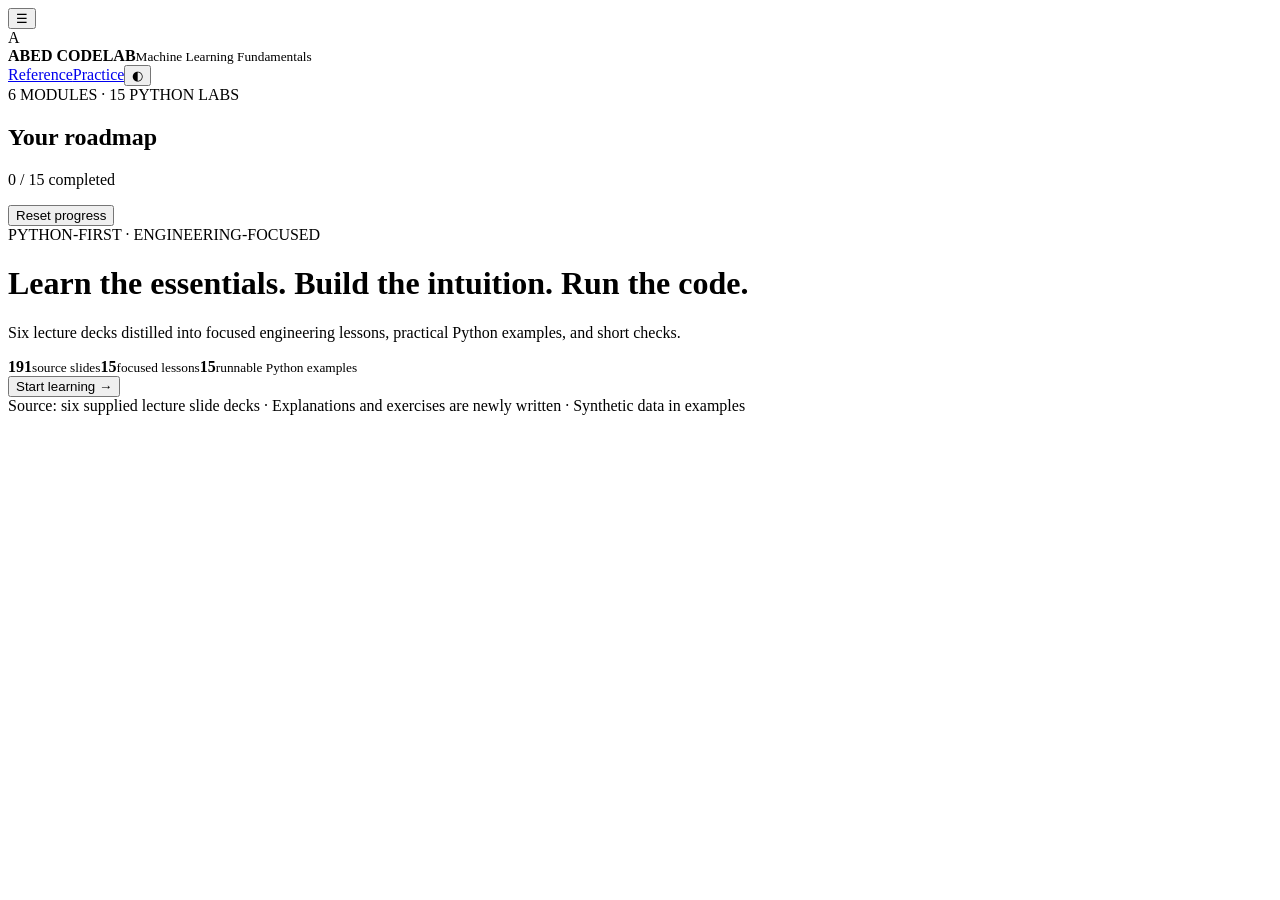
==== index.html @ 6739f3e1 "Initialize Python-first Machine Learning Fundamentals Codelab" ====
<!doctype html>
<html lang="en">
<head>
<meta charset="utf-8"><meta name="viewport" content="width=device-width,initial-scale=1">
<meta name="description" content="A practical, Python-first machine learning fundamentals Codelab based on six lecture decks.">
<title>Machine Learning Fundamentals · Abed Codelab</title>
<link rel="stylesheet" href="styles.css">
</head>
<body>
<header class="topbar">
  <button id="menu" class="icon-btn" aria-label="Toggle lesson navigation">☰</button>
  <div class="brand"><div class="brand-mark">A</div><div><b>ABED CODELAB</b><small>Machine Learning Fundamentals</small></div></div>
  <div class="top-actions"><a href="README.md" target="_blank">Reference</a><a href="PRACTICE.md" target="_blank">Practice</a><button id="theme" class="icon-btn" aria-label="Toggle theme">◐</button></div>
</header>
<div class="course-meter"><div id="meter"></div></div>
<div class="layout">
 <aside class="sidebar" id="sidebar">
  <div class="sidebar-top"><div class="eyebrow">6 MODULES · 15 PYTHON LABS</div><h2>Your roadmap</h2><p id="counter">0 / 15 completed</p></div>
  <nav id="lesson-nav" aria-label="Course lessons"></nav>
  <div class="sidebar-bottom"><button id="resetProgress" class="subtle">Reset progress</button></div>
 </aside>
 <main class="main">
  <div class="hero" id="hero"><div class="eyebrow">PYTHON-FIRST · ENGINEERING-FOCUSED</div><h1>Learn the essentials. Build the intuition. Run the code.</h1><p>Six lecture decks distilled into focused engineering lessons, practical Python examples, and short checks.</p><div class="hero-grid"><span><b>191</b><small>source slides</small></span><span><b>15</b><small>focused lessons</small></span><span><b>15</b><small>runnable Python examples</small></span></div><button id="start" class="primary">Start learning →</button></div>
  <article class="lesson" id="lesson" hidden>
   <div class="lesson-top"><span class="pill" id="step-id"></span><span id="source" class="source"></span><span id="duration" class="duration"></span></div>
   <h1 id="title"></h1><p class="lead" id="summary"></p>
   <section><div class="section-title"><span class="section-num">01</span><h2>Core concepts</h2></div><ul class="points" id="ideas"></ul><div class="engineer"><strong>Engineering takeaway</strong><p id="engineering"></p></div></section>
   <section><div class="section-title"><span class="section-num">02</span><h2>Python, explained</h2></div><ol id="walkthrough" class="walkthrough"></ol>
    <div class="code-head"><div><strong>Runnable example</strong><small>Editable · Python 3</small></div><div><button class="subtle" id="copy">Copy</button><button class="subtle" id="reset">Reset</button></div></div>
    <textarea id="code" spellcheck="false" aria-label="Python practice editor"></textarea>
    <div class="runbar"><button id="run" class="primary">▶ Run Python</button><span id="runtime-status" role="status">Runtime loads on first run · internet required</span></div>
    <div class="terminal-head">OUTPUT</div><pre id="output" class="terminal" aria-live="polite">Run the example to see output here.</pre>
    <details class="expected"><summary>Expected output</summary><pre id="expected"></pre></details>
   </section>
   <section><div class="section-title"><span class="section-num">03</span><h2>Try it</h2></div><p id="challenge"></p><details><summary>Hint</summary><p id="hint"></p></details><details><summary>One possible solution</summary><pre><code id="solution"></code></pre></details></section>
   <section><div class="section-title"><span class="section-num">04</span><h2>Knowledge check</h2></div><p id="question" class="question"></p><div id="choices" class="choices"></div><p id="feedback" class="feedback" aria-live="polite"></p></section>
   <div class="footer"><button id="prev" class="subtle">← Previous</button><button id="done" class="outline">Mark complete ✓</button><button id="next" class="primary">Next →</button></div>
  </article>
  <div class="last-note">Source: six supplied lecture slide decks · Explanations and exercises are newly written · Synthetic data in examples</div>
 </main>
</div>
<script src="lessons.js"></script><script src="app.js"></script>
</body></html>
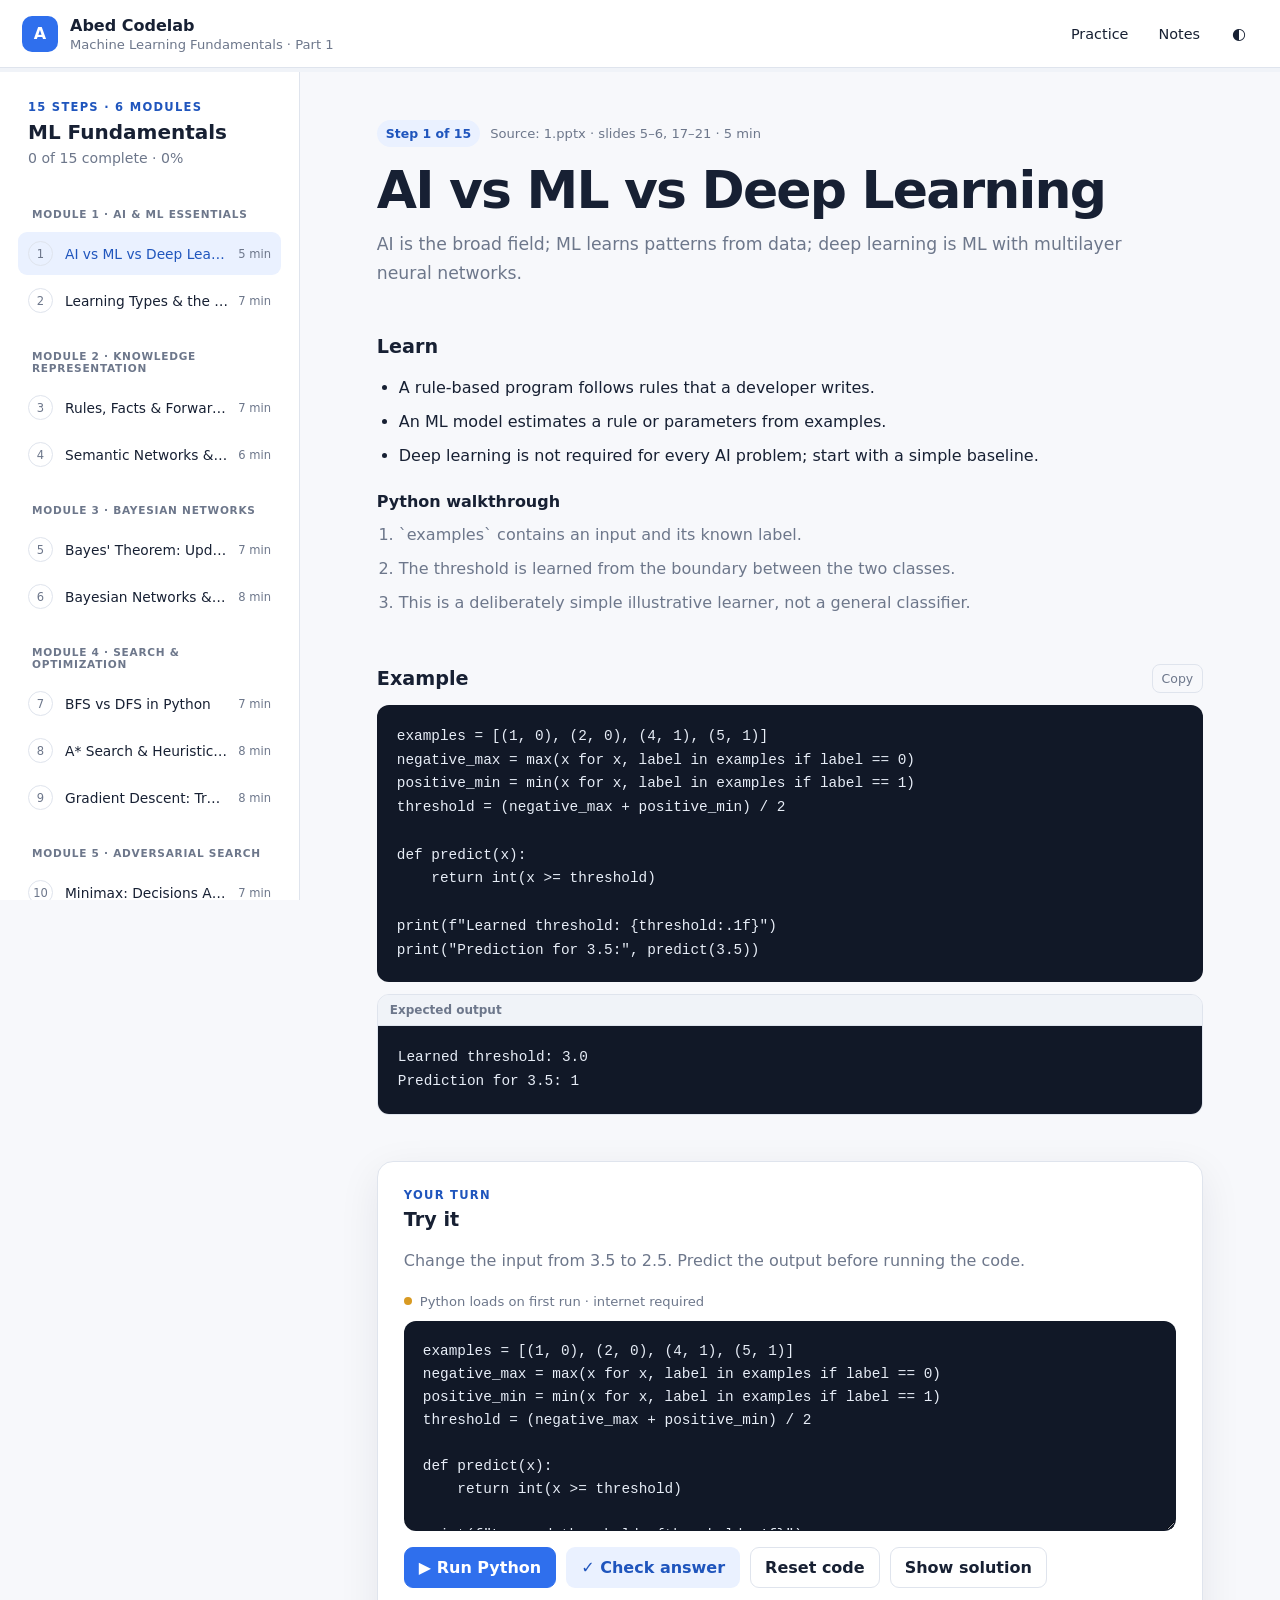
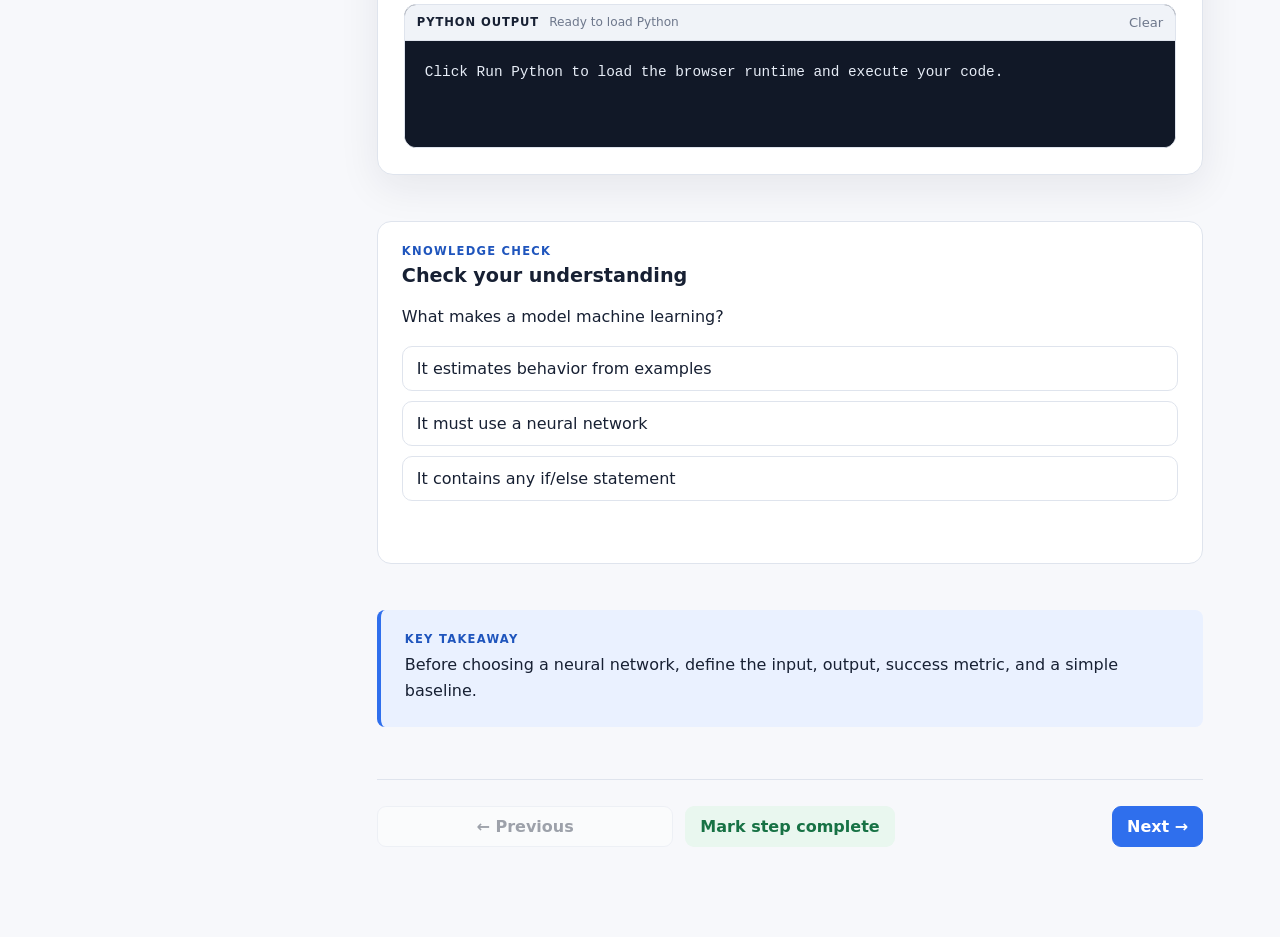
==== commit 7dfdcba0: "Align ML fundamentals Codelab with Python tutorial UI and interactive checks" ====
--- a/index.html
+++ b/index.html
@@ -1,43 +1,142 @@
 <!doctype html>
 <html lang="en">
 <head>
-<meta charset="utf-8"><meta name="viewport" content="width=device-width,initial-scale=1">
-<meta name="description" content="A practical, Python-first machine learning fundamentals Codelab based on six lecture decks.">
-<title>Machine Learning Fundamentals · Abed Codelab</title>
-<link rel="stylesheet" href="styles.css">
+  <meta charset="utf-8">
+  <meta name="viewport" content="width=device-width, initial-scale=1">
+  <meta name="description" content="Abed Codelab: focused AI engineering lessons with runnable Python and practical checks.">
+  <title>Abed Codelab — Machine Learning Fundamentals · Part 1</title>
+  <link rel="stylesheet" href="./styles.css?v=mlf20261101-v2">
 </head>
 <body>
-<header class="topbar">
-  <button id="menu" class="icon-btn" aria-label="Toggle lesson navigation">☰</button>
-  <div class="brand"><div class="brand-mark">A</div><div><b>ABED CODELAB</b><small>Machine Learning Fundamentals</small></div></div>
-  <div class="top-actions"><a href="README.md" target="_blank">Reference</a><a href="PRACTICE.md" target="_blank">Practice</a><button id="theme" class="icon-btn" aria-label="Toggle theme">◐</button></div>
-</header>
-<div class="course-meter"><div id="meter"></div></div>
-<div class="layout">
- <aside class="sidebar" id="sidebar">
-  <div class="sidebar-top"><div class="eyebrow">6 MODULES · 15 PYTHON LABS</div><h2>Your roadmap</h2><p id="counter">0 / 15 completed</p></div>
-  <nav id="lesson-nav" aria-label="Course lessons"></nav>
-  <div class="sidebar-bottom"><button id="resetProgress" class="subtle">Reset progress</button></div>
- </aside>
- <main class="main">
-  <div class="hero" id="hero"><div class="eyebrow">PYTHON-FIRST · ENGINEERING-FOCUSED</div><h1>Learn the essentials. Build the intuition. Run the code.</h1><p>Six lecture decks distilled into focused engineering lessons, practical Python examples, and short checks.</p><div class="hero-grid"><span><b>191</b><small>source slides</small></span><span><b>15</b><small>focused lessons</small></span><span><b>15</b><small>runnable Python examples</small></span></div><button id="start" class="primary">Start learning →</button></div>
-  <article class="lesson" id="lesson" hidden>
-   <div class="lesson-top"><span class="pill" id="step-id"></span><span id="source" class="source"></span><span id="duration" class="duration"></span></div>
-   <h1 id="title"></h1><p class="lead" id="summary"></p>
-   <section><div class="section-title"><span class="section-num">01</span><h2>Core concepts</h2></div><ul class="points" id="ideas"></ul><div class="engineer"><strong>Engineering takeaway</strong><p id="engineering"></p></div></section>
-   <section><div class="section-title"><span class="section-num">02</span><h2>Python, explained</h2></div><ol id="walkthrough" class="walkthrough"></ol>
-    <div class="code-head"><div><strong>Runnable example</strong><small>Editable · Python 3</small></div><div><button class="subtle" id="copy">Copy</button><button class="subtle" id="reset">Reset</button></div></div>
-    <textarea id="code" spellcheck="false" aria-label="Python practice editor"></textarea>
-    <div class="runbar"><button id="run" class="primary">▶ Run Python</button><span id="runtime-status" role="status">Runtime loads on first run · internet required</span></div>
-    <div class="terminal-head">OUTPUT</div><pre id="output" class="terminal" aria-live="polite">Run the example to see output here.</pre>
-    <details class="expected"><summary>Expected output</summary><pre id="expected"></pre></details>
-   </section>
-   <section><div class="section-title"><span class="section-num">03</span><h2>Try it</h2></div><p id="challenge"></p><details><summary>Hint</summary><p id="hint"></p></details><details><summary>One possible solution</summary><pre><code id="solution"></code></pre></details></section>
-   <section><div class="section-title"><span class="section-num">04</span><h2>Knowledge check</h2></div><p id="question" class="question"></p><div id="choices" class="choices"></div><p id="feedback" class="feedback" aria-live="polite"></p></section>
-   <div class="footer"><button id="prev" class="subtle">← Previous</button><button id="done" class="outline">Mark complete ✓</button><button id="next" class="primary">Next →</button></div>
-  </article>
-  <div class="last-note">Source: six supplied lecture slide decks · Explanations and exercises are newly written · Synthetic data in examples</div>
- </main>
-</div>
-<script src="lessons.js"></script><script src="app.js"></script>
-</body></html>+  <header class="topbar">
+    <button class="menu-button" id="menuButton" aria-label="Open navigation">☰</button>
+    <div class="brand">
+      <div class="brand-mark">A</div>
+      <div>
+        <strong>Abed Codelab</strong>
+        <span>Machine Learning Fundamentals · Part 1</span>
+      </div>
+    </div>
+    <div class="topbar-actions">
+      <a href="./PRACTICE.md" class="ghost-link">Practice</a>
+      <a href="./LESSONS.md" class="ghost-link">Notes</a>
+      <button id="themeButton" class="icon-button" aria-label="Toggle theme">◐</button>
+    </div>
+  </header>
+
+  <div class="progress-shell" aria-label="Course progress">
+    <div id="progressBar" class="progress-bar"></div>
+  </div>
+
+  <div class="layout">
+    <aside class="sidebar" id="sidebar">
+      <div class="sidebar-head">
+        <p class="eyebrow">15 STEPS · 6 MODULES</p>
+        <h2>ML Fundamentals</h2>
+        <p id="progressText">0 of 15 complete</p>
+      </div>
+      <nav id="stepNav" class="step-nav" aria-label="Codelab steps"></nav>
+      <div class="sidebar-footer">
+        <button id="resetProgress" class="text-button">Reset progress</button>
+      </div>
+    </aside>
+
+    <main class="main">
+      <article class="lesson-card">
+        <div class="lesson-meta">
+          <span id="stepNumber" class="step-pill"></span>
+          <a id="videoTime" class="time-link" target="_blank" rel="noreferrer"></a>
+        </div>
+
+        <h1 id="lessonTitle"></h1>
+        <p id="lessonIntro" class="lead"></p>
+
+        <section>
+          <h2>Learn</h2>
+          <ul id="learnBullets" class="learn-list"></ul>
+          <h3 class="walkthrough-heading">Python walkthrough</h3>
+          <ol id="walkthroughBullets" class="learn-list walkthrough-list"></ol>
+        </section>
+
+        <section>
+          <div class="section-head">
+            <h2>Example</h2>
+            <button class="copy-button" data-copy="exampleCode">Copy</button>
+          </div>
+          <pre><code id="exampleCode"></code></pre>
+          <div class="output-block">
+            <span>Expected output</span>
+            <pre><code id="expectedOutput"></code></pre>
+          </div>
+        </section>
+
+        <section class="try-section">
+          <div class="section-head">
+            <div>
+              <p class="eyebrow">YOUR TURN</p>
+              <h2>Try it</h2>
+            </div>
+          </div>
+          <p id="challengeText"></p>
+          <div class="runtime-status" id="runtimeStatus" role="status" aria-live="polite">
+            <span class="runtime-dot loading" id="runtimeDot"></span>
+            <span id="runtimeText">Loading Python runtime…</span>
+          </div>
+
+          <textarea id="starterCode" spellcheck="false" aria-label="Practice Python code"></textarea>
+
+          <div class="try-actions">
+            <button id="runPython" class="primary-button" disabled>▶ Run Python</button>
+            <button id="checkAnswer" class="check-button" disabled>✓ Check answer</button>
+            <button id="resetCode" class="secondary-button">Reset code</button>
+            <button id="solutionButton" class="secondary-button">Show solution</button>
+          </div>
+
+          <div class="run-panel" id="runPanel" aria-live="polite">
+            <div class="run-panel-head">
+              <div>
+                <span class="terminal-label">PYTHON OUTPUT</span>
+                <span class="execution-state" id="executionState">Ready when Python loads</span>
+              </div>
+              <button id="clearOutput" class="text-button">Clear</button>
+            </div>
+            <pre class="terminal"><code id="runOutput">Python runtime is loading…</code></pre>
+            <div id="checkFeedback" class="check-feedback" hidden></div>
+          </div>
+
+          <div id="solutionPanel" class="solution-panel" hidden>
+            <div class="section-head">
+              <strong>One possible solution</strong>
+              <button class="copy-button" data-copy="solutionCode">Copy</button>
+            </div>
+            <pre><code id="solutionCode"></code></pre>
+          </div>
+        </section>
+
+        <section class="knowledge-check" id="quizSection">
+          <p class="eyebrow">KNOWLEDGE CHECK</p>
+          <h2>Check your understanding</h2>
+          <p id="quizQuestion"></p>
+          <div id="quizChoices" class="quiz-choices"></div>
+          <p id="quizFeedback" class="quiz-feedback" aria-live="polite"></p>
+        </section>
+
+        <section class="takeaway">
+          <p class="eyebrow">KEY TAKEAWAY</p>
+          <p id="takeawayText"></p>
+        </section>
+
+        <div class="lesson-footer">
+          <button id="prevButton" class="secondary-button">← Previous</button>
+          <button id="completeButton" class="complete-button">Mark step complete</button>
+          <button id="nextButton" class="primary-button">Next →</button>
+        </div>
+      </article>
+    </main>
+  </div>
+
+  <script src="./lessons.js?v=mlf20261101-v2"></script>
+  <script src="./steps.js?v=mlf20261101-v2"></script>
+  <script src="./app.js?v=mlf20261101-v2"></script>
+</body>
+</html>
--- a/styles.css
+++ b/styles.css
@@ -0,0 +1,694 @@
+:root {
+  --bg: #f7f8fb;
+  --surface: #ffffff;
+  --surface-2: #f0f3f8;
+  --text: #172033;
+  --muted: #6d778b;
+  --border: #dfe4ed;
+  --accent: #2f6fed;
+  --accent-strong: #1f55bd;
+  --accent-soft: #eaf1ff;
+  --success: #177245;
+  --success-soft: #e9f7ef;
+  --code-bg: #111827;
+  --code-text: #e7edf7;
+  --shadow: 0 12px 40px rgba(20, 31, 51, 0.08);
+}
+
+[data-theme="dark"] {
+  --bg: #0d1117;
+  --surface: #151b23;
+  --surface-2: #1c2430;
+  --text: #edf2f8;
+  --muted: #9da8b8;
+  --border: #2c3644;
+  --accent: #79a6ff;
+  --accent-strong: #9dbbff;
+  --accent-soft: #182a4c;
+  --success: #63cf93;
+  --success-soft: #153624;
+  --code-bg: #090d12;
+  --code-text: #e8eef8;
+  --shadow: none;
+}
+
+* { box-sizing: border-box; }
+
+html { scroll-behavior: smooth; }
+
+body {
+  margin: 0;
+  font-family: Inter, ui-sans-serif, system-ui, -apple-system, BlinkMacSystemFont, "Segoe UI", sans-serif;
+  color: var(--text);
+  background: var(--bg);
+}
+
+button, textarea { font: inherit; }
+
+button, a { -webkit-tap-highlight-color: transparent; }
+
+.topbar {
+  position: sticky;
+  top: 0;
+  z-index: 20;
+  height: 68px;
+  display: flex;
+  align-items: center;
+  gap: 18px;
+  padding: 0 22px;
+  background: color-mix(in srgb, var(--surface) 94%, transparent);
+  border-bottom: 1px solid var(--border);
+  backdrop-filter: blur(12px);
+}
+
+.brand {
+  display: flex;
+  align-items: center;
+  gap: 12px;
+  min-width: 0;
+}
+
+.brand-mark {
+  width: 36px;
+  height: 36px;
+  display: grid;
+  place-items: center;
+  border-radius: 10px;
+  font-weight: 800;
+  color: white;
+  background: var(--accent);
+}
+
+.brand strong, .brand span {
+  display: block;
+}
+
+.brand span {
+  margin-top: 2px;
+  color: var(--muted);
+  font-size: 0.82rem;
+}
+
+.topbar-actions {
+  margin-left: auto;
+  display: flex;
+  align-items: center;
+  gap: 10px;
+}
+
+.ghost-link, .icon-button, .menu-button {
+  color: var(--text);
+  background: transparent;
+  border: 0;
+  text-decoration: none;
+  cursor: pointer;
+}
+
+.ghost-link {
+  padding: 8px 10px;
+  border-radius: 8px;
+  font-size: 0.9rem;
+}
+
+.ghost-link:hover { background: var(--surface-2); }
+
+.icon-button, .menu-button {
+  width: 38px;
+  height: 38px;
+  border-radius: 9px;
+}
+
+.icon-button:hover, .menu-button:hover { background: var(--surface-2); }
+
+.menu-button { display: none; font-size: 1.1rem; }
+
+.progress-shell {
+  position: sticky;
+  top: 68px;
+  z-index: 19;
+  height: 4px;
+  background: var(--surface-2);
+}
+
+.progress-bar {
+  width: 0;
+  height: 100%;
+  background: var(--accent);
+  transition: width 200ms ease;
+}
+
+.layout {
+  display: grid;
+  grid-template-columns: 300px minmax(0, 1fr);
+  min-height: calc(100vh - 72px);
+}
+
+.sidebar {
+  position: sticky;
+  top: 72px;
+  align-self: start;
+  height: calc(100vh - 72px);
+  overflow-y: auto;
+  padding: 28px 18px 24px;
+  background: var(--surface);
+  border-right: 1px solid var(--border);
+}
+
+.sidebar-head {
+  padding: 0 10px 18px;
+}
+
+.sidebar-head h2 {
+  margin: 4px 0 6px;
+  font-size: 1.25rem;
+}
+
+.sidebar-head p:last-child {
+  margin: 0;
+  color: var(--muted);
+  font-size: 0.88rem;
+}
+
+.eyebrow {
+  margin: 0 0 6px;
+  color: var(--accent-strong);
+  font-size: 0.72rem;
+  font-weight: 800;
+  letter-spacing: 0.11em;
+}
+
+.step-nav {
+  display: grid;
+  gap: 4px;
+}
+
+.step-link {
+  width: 100%;
+  display: grid;
+  grid-template-columns: 27px minmax(0, 1fr) auto;
+  align-items: center;
+  gap: 10px;
+  padding: 9px 10px;
+  color: var(--text);
+  background: transparent;
+  border: 0;
+  border-radius: 9px;
+  text-align: left;
+  cursor: pointer;
+}
+
+.step-link:hover { background: var(--surface-2); }
+
+.step-link.active {
+  color: var(--accent-strong);
+  background: var(--accent-soft);
+}
+
+.step-index {
+  width: 25px;
+  height: 25px;
+  display: grid;
+  place-items: center;
+  color: var(--muted);
+  border: 1px solid var(--border);
+  border-radius: 50%;
+  font-size: 0.72rem;
+}
+
+.step-link.complete .step-index {
+  color: var(--success);
+  background: var(--success-soft);
+  border-color: transparent;
+}
+
+.step-title {
+  min-width: 0;
+  overflow: hidden;
+  text-overflow: ellipsis;
+  white-space: nowrap;
+  font-size: 0.86rem;
+}
+
+.step-time {
+  color: var(--muted);
+  font-size: 0.72rem;
+}
+
+.sidebar-footer {
+  padding: 18px 10px 0;
+}
+
+.text-button {
+  padding: 0;
+  color: var(--muted);
+  background: none;
+  border: 0;
+  cursor: pointer;
+  font-size: 0.82rem;
+}
+
+.text-button:hover { color: var(--text); }
+
+.main {
+  padding: 48px clamp(20px, 6vw, 84px) 90px;
+}
+
+.lesson-card {
+  max-width: 900px;
+  margin: 0 auto;
+}
+
+.lesson-meta {
+  display: flex;
+  align-items: center;
+  gap: 10px;
+}
+
+.step-pill {
+  display: inline-flex;
+  padding: 6px 9px;
+  color: var(--accent-strong);
+  background: var(--accent-soft);
+  border-radius: 999px;
+  font-size: 0.78rem;
+  font-weight: 700;
+}
+
+.time-link {
+  color: var(--muted);
+  text-decoration: none;
+  font-size: 0.82rem;
+}
+
+.time-link:hover { color: var(--accent-strong); }
+
+h1 {
+  max-width: 760px;
+  margin: 16px 0 12px;
+  font-size: clamp(2rem, 5vw, 3.25rem);
+  line-height: 1.05;
+  letter-spacing: -0.035em;
+}
+
+.lead {
+  max-width: 760px;
+  margin: 0;
+  color: var(--muted);
+  font-size: 1.08rem;
+  line-height: 1.72;
+}
+
+section {
+  margin-top: 46px;
+}
+
+section h2 {
+  margin: 0 0 16px;
+  font-size: 1.2rem;
+}
+
+.learn-list {
+  margin: 0;
+  padding-left: 22px;
+  line-height: 1.8;
+}
+
+.learn-list li + li { margin-top: 5px; }
+
+.section-head {
+  display: flex;
+  align-items: center;
+  justify-content: space-between;
+  gap: 16px;
+  margin-bottom: 12px;
+}
+
+.section-head h2 { margin: 0; }
+
+pre {
+  margin: 0;
+  overflow-x: auto;
+  border-radius: 12px;
+  background: var(--code-bg);
+}
+
+pre code {
+  display: block;
+  padding: 20px;
+  color: var(--code-text);
+  font-family: "SFMono-Regular", Consolas, "Liberation Mono", monospace;
+  font-size: 0.9rem;
+  line-height: 1.65;
+  white-space: pre;
+}
+
+.copy-button {
+  padding: 6px 9px;
+  color: var(--muted);
+  background: transparent;
+  border: 1px solid var(--border);
+  border-radius: 8px;
+  cursor: pointer;
+  font-size: 0.78rem;
+}
+
+.copy-button:hover {
+  color: var(--text);
+  background: var(--surface-2);
+}
+
+.output-block {
+  margin-top: 12px;
+  border: 1px solid var(--border);
+  border-radius: 12px;
+  overflow: hidden;
+}
+
+.output-block > span {
+  display: block;
+  padding: 8px 12px;
+  color: var(--muted);
+  background: var(--surface-2);
+  border-bottom: 1px solid var(--border);
+  font-size: 0.75rem;
+  font-weight: 700;
+}
+
+.output-block pre { border-radius: 0; }
+
+.try-section {
+  padding: 26px;
+  border: 1px solid var(--border);
+  border-radius: 16px;
+  background: var(--surface);
+  box-shadow: var(--shadow);
+}
+
+.try-section > p {
+  color: var(--muted);
+  line-height: 1.7;
+}
+
+textarea {
+  width: 100%;
+  min-height: 210px;
+  resize: vertical;
+  padding: 18px;
+  color: var(--code-text);
+  background: var(--code-bg);
+  border: 1px solid transparent;
+  border-radius: 12px;
+  outline: none;
+  font-family: "SFMono-Regular", Consolas, "Liberation Mono", monospace;
+  font-size: 0.9rem;
+  line-height: 1.6;
+  tab-size: 4;
+}
+
+textarea:focus { border-color: var(--accent); }
+
+.try-actions {
+  display: flex;
+  gap: 10px;
+  margin-top: 12px;
+}
+
+.solution-panel {
+  margin-top: 18px;
+  padding-top: 18px;
+  border-top: 1px solid var(--border);
+}
+
+.takeaway {
+  padding: 22px 24px;
+  border-left: 4px solid var(--accent);
+  border-radius: 8px;
+  background: var(--accent-soft);
+}
+
+.takeaway p:last-child {
+  margin: 0;
+  line-height: 1.65;
+}
+
+.lesson-footer {
+  display: grid;
+  grid-template-columns: 1fr auto 1fr;
+  align-items: center;
+  gap: 12px;
+  margin-top: 52px;
+  padding-top: 26px;
+  border-top: 1px solid var(--border);
+}
+
+.lesson-footer #nextButton { justify-self: end; }
+
+.primary-button,
+.secondary-button,
+.complete-button {
+  padding: 10px 14px;
+  border-radius: 9px;
+  cursor: pointer;
+  font-weight: 700;
+}
+
+.primary-button {
+  color: white;
+  background: var(--accent);
+  border: 1px solid var(--accent);
+}
+
+.primary-button:hover { background: var(--accent-strong); }
+
+.secondary-button {
+  color: var(--text);
+  background: var(--surface);
+  border: 1px solid var(--border);
+}
+
+.secondary-button:hover { background: var(--surface-2); }
+
+.complete-button {
+  color: var(--success);
+  background: var(--success-soft);
+  border: 1px solid transparent;
+}
+
+.complete-button.completed {
+  color: var(--surface);
+  background: var(--success);
+}
+
+button:disabled {
+  opacity: 0.4;
+  cursor: not-allowed;
+}
+
+@media (max-width: 900px) {
+  .menu-button { display: inline-grid; place-items: center; }
+
+  .ghost-link { display: none; }
+
+  .layout { grid-template-columns: 1fr; }
+
+  .sidebar {
+    position: fixed;
+    z-index: 30;
+    top: 72px;
+    left: 0;
+    width: min(88vw, 320px);
+    transform: translateX(-105%);
+    transition: transform 180ms ease;
+    box-shadow: var(--shadow);
+  }
+
+  .sidebar.open { transform: translateX(0); }
+
+  .main { padding-top: 32px; }
+
+  .lesson-footer {
+    grid-template-columns: 1fr 1fr;
+  }
+
+  .complete-button {
+    grid-column: 1 / -1;
+    grid-row: 1;
+  }
+
+  #prevButton { grid-column: 1; }
+  #nextButton { grid-column: 2; }
+}
+
+@media (max-width: 560px) {
+  .topbar { padding: 0 12px; gap: 8px; }
+  .brand span { display: none; }
+  .main { padding-left: 16px; padding-right: 16px; }
+  .try-section { padding: 20px 16px; }
+  h1 { font-size: 2.1rem; }
+}
+
+
+/* Real Python runtime */
+.runtime-status {
+  display: inline-flex;
+  align-items: center;
+  gap: 8px;
+  margin: 2px 0 12px;
+  color: var(--muted);
+  font-size: 0.82rem;
+}
+
+.runtime-dot {
+  width: 8px;
+  height: 8px;
+  border-radius: 50%;
+  background: var(--muted);
+}
+
+.runtime-dot.loading {
+  background: #d89a23;
+  animation: runtime-pulse 1.1s ease-in-out infinite;
+}
+
+.runtime-dot.ready {
+  background: var(--success);
+  animation: none;
+}
+
+.runtime-dot.error {
+  background: #c94646;
+  animation: none;
+}
+
+@keyframes runtime-pulse {
+  0%, 100% { opacity: 0.35; }
+  50% { opacity: 1; }
+}
+
+.check-button {
+  padding: 10px 14px;
+  color: var(--accent-strong);
+  background: var(--accent-soft);
+  border: 1px solid transparent;
+  border-radius: 9px;
+  cursor: pointer;
+  font-weight: 700;
+}
+
+.check-button:hover:not(:disabled) {
+  border-color: var(--accent);
+}
+
+.run-panel {
+  margin-top: 16px;
+  overflow: hidden;
+  border: 1px solid var(--border);
+  border-radius: 12px;
+  background: var(--code-bg);
+}
+
+.run-panel-head {
+  display: flex;
+  align-items: center;
+  justify-content: space-between;
+  gap: 12px;
+  padding: 10px 12px;
+  background: var(--surface-2);
+  border-bottom: 1px solid var(--border);
+}
+
+.run-panel-head > div {
+  display: flex;
+  align-items: baseline;
+  gap: 10px;
+  min-width: 0;
+}
+
+.terminal-label {
+  color: var(--text);
+  font-size: 0.72rem;
+  font-weight: 800;
+  letter-spacing: 0.08em;
+}
+
+.execution-state {
+  color: var(--muted);
+  font-size: 0.76rem;
+}
+
+.terminal {
+  min-height: 106px;
+  max-height: 340px;
+  overflow: auto;
+  border-radius: 0;
+}
+
+.terminal code {
+  min-height: 106px;
+  color: var(--code-text);
+}
+
+.terminal code.error-output {
+  color: #ffb4b4;
+}
+
+.check-feedback {
+  padding: 12px 14px;
+  border-top: 1px solid var(--border);
+  font-size: 0.88rem;
+  line-height: 1.5;
+}
+
+.check-feedback.success {
+  color: var(--success);
+  background: var(--success-soft);
+}
+
+.check-feedback.failure {
+  color: #b43535;
+  background: #fff0f0;
+}
+
+[data-theme="dark"] .check-feedback.failure {
+  color: #ffadad;
+  background: #321b1b;
+}
+
+@media (max-width: 560px) {
+  .try-actions {
+    display: grid;
+    grid-template-columns: 1fr 1fr;
+  }
+
+  .try-actions button {
+    width: 100%;
+  }
+
+  .run-panel-head > div {
+    display: grid;
+    gap: 2px;
+  }
+}
+
+@media (prefers-reduced-motion: reduce) {
+  .runtime-dot.loading {
+    animation: none;
+  }
+}
+
+/* Course-specific additions; reference layout remains unchanged. */
+.walkthrough-heading { margin:22px 0 10px; font-size:1rem; }
+.walkthrough-list { color:var(--muted); padding-left:22px; }
+.module-divider { padding:18px 14px 8px; margin-top:6px; color:var(--muted); text-transform:uppercase; font-size:.66rem; letter-spacing:.07em; font-weight:750; }
+.knowledge-check { padding:22px 24px; background:var(--surface); border:1px solid var(--border); border-radius:14px; }
+.knowledge-check > p:not(.eyebrow) { line-height:1.7; }
+.quiz-choices { display:grid; gap:10px; margin:16px 0; }
+.quiz-choice { text-align:left; border:1px solid var(--border); border-radius:10px; background:var(--surface); color:var(--text); padding:12px 14px; cursor:pointer; }
+.quiz-choice:hover:not(:disabled) { border-color:var(--accent); }
+.quiz-choice.correct { background:var(--success-soft); color:var(--success); border-color:var(--success); }
+.quiz-choice.wrong { border-color:#d85b5b; }
+.quiz-choice:disabled { cursor:default; }
+.quiz-feedback { color:var(--muted); min-height:1.5em; margin-bottom:0; }
+.quiz-feedback.success { color:var(--success); }
+.quiz-feedback.failure { color:#c94f4f; }
+@media(max-width:640px) {.knowledge-check{padding:18px}.module-divider{padding-left:10px}}
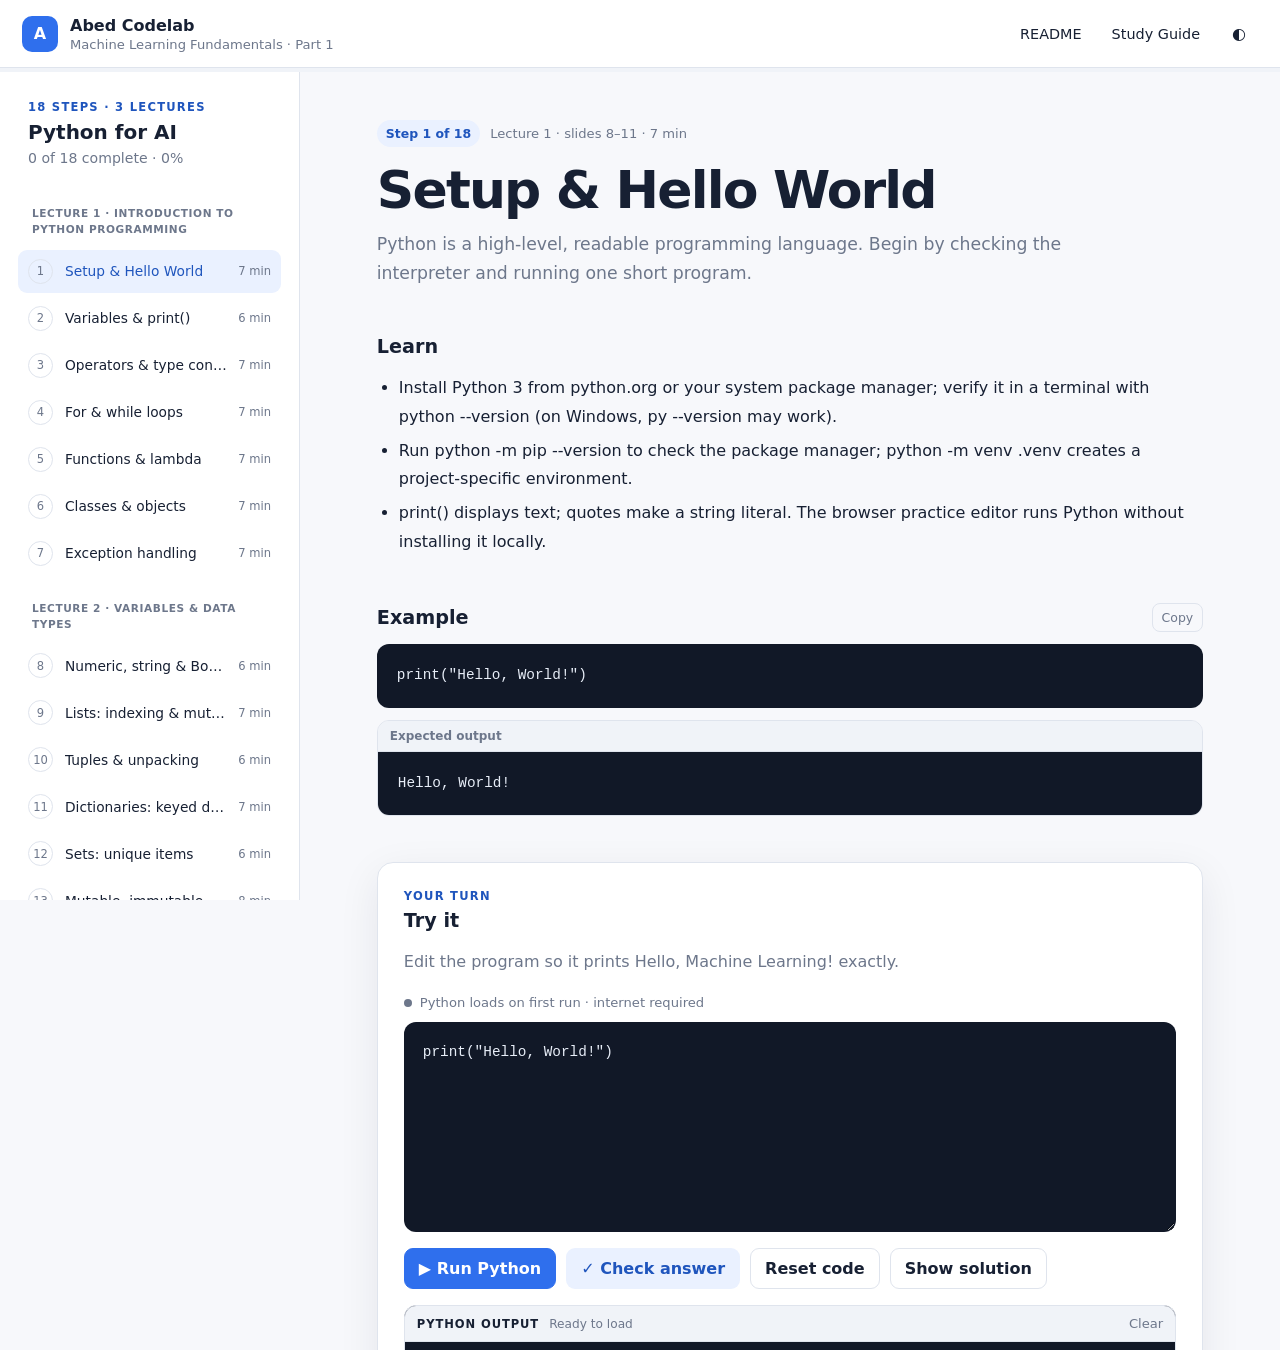
==== commit e7c8b57d: "Rebuild Part 1 from first three Python lecture decks in reference Codelab layout" ====
--- a/index.html
+++ b/index.html
@@ -1,142 +1,2 @@
 <!doctype html>
-<html lang="en">
-<head>
-  <meta charset="utf-8">
-  <meta name="viewport" content="width=device-width, initial-scale=1">
-  <meta name="description" content="Abed Codelab: focused AI engineering lessons with runnable Python and practical checks.">
-  <title>Abed Codelab — Machine Learning Fundamentals · Part 1</title>
-  <link rel="stylesheet" href="./styles.css?v=mlf20261101-v2">
-</head>
-<body>
-  <header class="topbar">
-    <button class="menu-button" id="menuButton" aria-label="Open navigation">☰</button>
-    <div class="brand">
-      <div class="brand-mark">A</div>
-      <div>
-        <strong>Abed Codelab</strong>
-        <span>Machine Learning Fundamentals · Part 1</span>
-      </div>
-    </div>
-    <div class="topbar-actions">
-      <a href="./PRACTICE.md" class="ghost-link">Practice</a>
-      <a href="./LESSONS.md" class="ghost-link">Notes</a>
-      <button id="themeButton" class="icon-button" aria-label="Toggle theme">◐</button>
-    </div>
-  </header>
-
-  <div class="progress-shell" aria-label="Course progress">
-    <div id="progressBar" class="progress-bar"></div>
-  </div>
-
-  <div class="layout">
-    <aside class="sidebar" id="sidebar">
-      <div class="sidebar-head">
-        <p class="eyebrow">15 STEPS · 6 MODULES</p>
-        <h2>ML Fundamentals</h2>
-        <p id="progressText">0 of 15 complete</p>
-      </div>
-      <nav id="stepNav" class="step-nav" aria-label="Codelab steps"></nav>
-      <div class="sidebar-footer">
-        <button id="resetProgress" class="text-button">Reset progress</button>
-      </div>
-    </aside>
-
-    <main class="main">
-      <article class="lesson-card">
-        <div class="lesson-meta">
-          <span id="stepNumber" class="step-pill"></span>
-          <a id="videoTime" class="time-link" target="_blank" rel="noreferrer"></a>
-        </div>
-
-        <h1 id="lessonTitle"></h1>
-        <p id="lessonIntro" class="lead"></p>
-
-        <section>
-          <h2>Learn</h2>
-          <ul id="learnBullets" class="learn-list"></ul>
-          <h3 class="walkthrough-heading">Python walkthrough</h3>
-          <ol id="walkthroughBullets" class="learn-list walkthrough-list"></ol>
-        </section>
-
-        <section>
-          <div class="section-head">
-            <h2>Example</h2>
-            <button class="copy-button" data-copy="exampleCode">Copy</button>
-          </div>
-          <pre><code id="exampleCode"></code></pre>
-          <div class="output-block">
-            <span>Expected output</span>
-            <pre><code id="expectedOutput"></code></pre>
-          </div>
-        </section>
-
-        <section class="try-section">
-          <div class="section-head">
-            <div>
-              <p class="eyebrow">YOUR TURN</p>
-              <h2>Try it</h2>
-            </div>
-          </div>
-          <p id="challengeText"></p>
-          <div class="runtime-status" id="runtimeStatus" role="status" aria-live="polite">
-            <span class="runtime-dot loading" id="runtimeDot"></span>
-            <span id="runtimeText">Loading Python runtime…</span>
-          </div>
-
-          <textarea id="starterCode" spellcheck="false" aria-label="Practice Python code"></textarea>
-
-          <div class="try-actions">
-            <button id="runPython" class="primary-button" disabled>▶ Run Python</button>
-            <button id="checkAnswer" class="check-button" disabled>✓ Check answer</button>
-            <button id="resetCode" class="secondary-button">Reset code</button>
-            <button id="solutionButton" class="secondary-button">Show solution</button>
-          </div>
-
-          <div class="run-panel" id="runPanel" aria-live="polite">
-            <div class="run-panel-head">
-              <div>
-                <span class="terminal-label">PYTHON OUTPUT</span>
-                <span class="execution-state" id="executionState">Ready when Python loads</span>
-              </div>
-              <button id="clearOutput" class="text-button">Clear</button>
-            </div>
-            <pre class="terminal"><code id="runOutput">Python runtime is loading…</code></pre>
-            <div id="checkFeedback" class="check-feedback" hidden></div>
-          </div>
-
-          <div id="solutionPanel" class="solution-panel" hidden>
-            <div class="section-head">
-              <strong>One possible solution</strong>
-              <button class="copy-button" data-copy="solutionCode">Copy</button>
-            </div>
-            <pre><code id="solutionCode"></code></pre>
-          </div>
-        </section>
-
-        <section class="knowledge-check" id="quizSection">
-          <p class="eyebrow">KNOWLEDGE CHECK</p>
-          <h2>Check your understanding</h2>
-          <p id="quizQuestion"></p>
-          <div id="quizChoices" class="quiz-choices"></div>
-          <p id="quizFeedback" class="quiz-feedback" aria-live="polite"></p>
-        </section>
-
-        <section class="takeaway">
-          <p class="eyebrow">KEY TAKEAWAY</p>
-          <p id="takeawayText"></p>
-        </section>
-
-        <div class="lesson-footer">
-          <button id="prevButton" class="secondary-button">← Previous</button>
-          <button id="completeButton" class="complete-button">Mark step complete</button>
-          <button id="nextButton" class="primary-button">Next →</button>
-        </div>
-      </article>
-    </main>
-  </div>
-
-  <script src="./lessons.js?v=mlf20261101-v2"></script>
-  <script src="./steps.js?v=mlf20261101-v2"></script>
-  <script src="./app.js?v=mlf20261101-v2"></script>
-</body>
-</html>
+<html lang="en"><head><meta charset="utf-8"><meta name="viewport" content="width=device-width,initial-scale=1"><meta http-equiv="refresh" content="0; url=./codelab/"><title>Machine Learning Fundamentals · Part 1</title><link rel="canonical" href="./codelab/"></head><body><p>Opening the <a href="./codelab/">interactive Codelab</a>…</p></body></html>
